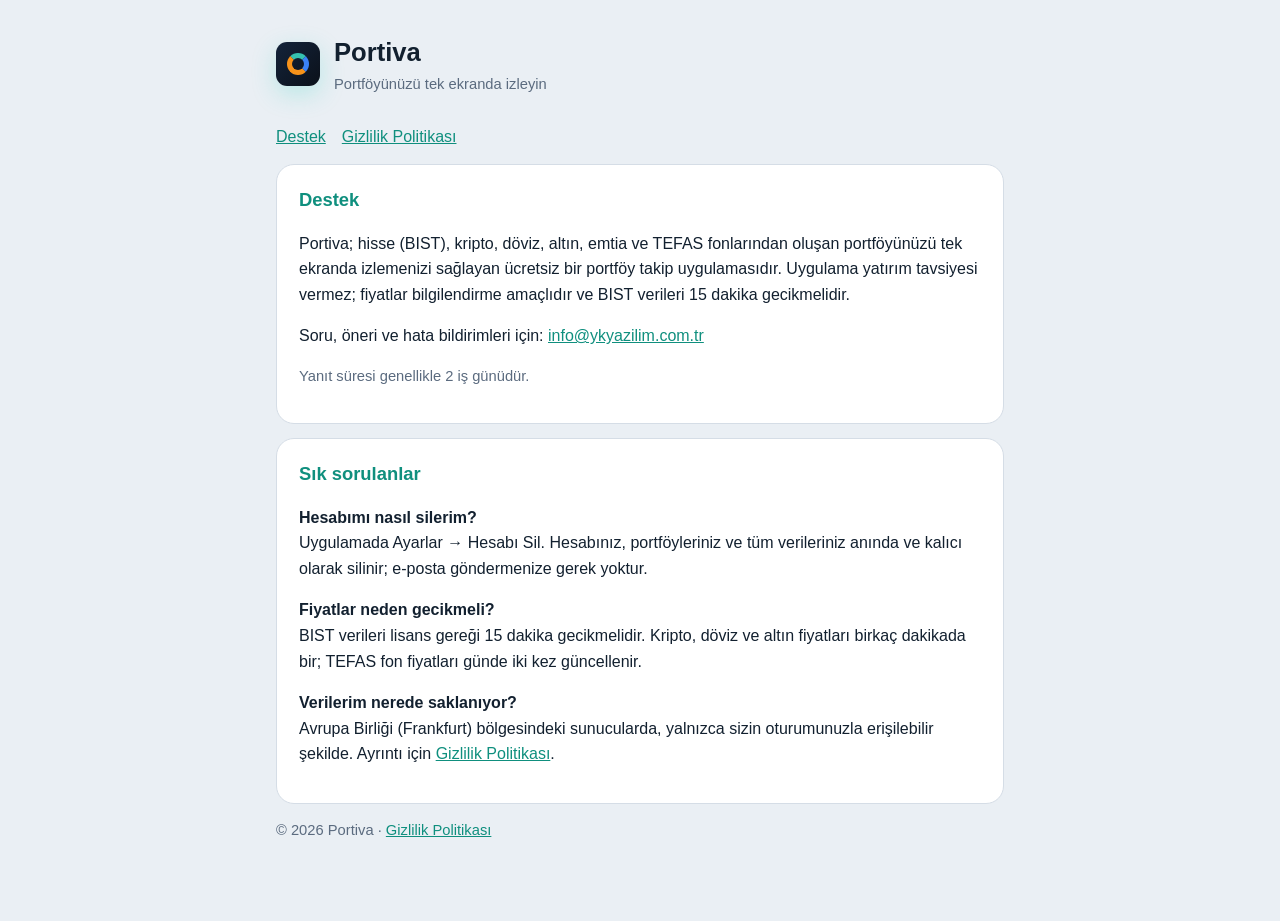
==== index.html @ 63645565 "Portiva destek ve gizlilik politikası sayfaları" ====
<!doctype html><html lang="tr"><head><meta charset="utf-8"><meta name="viewport" content="width=device-width,initial-scale=1">
<title>Portiva — Destek</title><link rel="stylesheet" href="stil.css"></head><body><main>
<header><div class="logo"><span></span></div><div><h1>Portiva</h1><div class="soluk">Portföyünüzü tek ekranda izleyin</div></div></header>
<nav><a href="./">Destek</a><a href="gizlilik.html">Gizlilik Politikası</a></nav>
<div class="kart"><h2 style="margin-top:0">Destek</h2>
<p>Portiva; hisse (BIST), kripto, döviz, altın, emtia ve TEFAS fonlarından oluşan portföyünüzü tek ekranda izlemenizi sağlayan ücretsiz bir portföy takip uygulamasıdır. Uygulama yatırım tavsiyesi vermez; fiyatlar bilgilendirme amaçlıdır ve BIST verileri 15 dakika gecikmelidir.</p>
<p>Soru, öneri ve hata bildirimleri için: <a href="mailto:info@ykyazilim.com.tr">info@ykyazilim.com.tr</a></p>
<p class="soluk">Yanıt süresi genellikle 2 iş günüdür.</p></div>
<div class="kart"><h2 style="margin-top:0">Sık sorulanlar</h2>
<p><strong>Hesabımı nasıl silerim?</strong><br>Uygulamada Ayarlar → Hesabı Sil. Hesabınız, portföyleriniz ve tüm verileriniz anında ve kalıcı olarak silinir; e-posta göndermenize gerek yoktur.</p>
<p><strong>Fiyatlar neden gecikmeli?</strong><br>BIST verileri lisans gereği 15 dakika gecikmelidir. Kripto, döviz ve altın fiyatları birkaç dakikada bir; TEFAS fon fiyatları günde iki kez güncellenir.</p>
<p><strong>Verilerim nerede saklanıyor?</strong><br>Avrupa Birliği (Frankfurt) bölgesindeki sunucularda, yalnızca sizin oturumunuzla erişilebilir şekilde. Ayrıntı için <a href="gizlilik.html">Gizlilik Politikası</a>.</p></div>
<p class="soluk">© 2026 Portiva · <a href="gizlilik.html">Gizlilik Politikası</a></p>
</main></body></html>
---- stil.css ----
:root{--zemin:#0B111A;--kart:#131E2E;--kenar:#22334A;--metin:#E8EEF5;--soluk:#93A3B8;--vurgu:#35C2AF}
@media (prefers-color-scheme: light){:root{--zemin:#EAEFF4;--kart:#FFFFFF;--kenar:#D5DDE6;--metin:#12202F;--soluk:#5B6B7F;--vurgu:#0F8F7E}}
*{box-sizing:border-box}body{margin:0;background:var(--zemin);color:var(--metin);font:16px/1.6 -apple-system,BlinkMacSystemFont,"Segoe UI",Roboto,sans-serif}
main{max-width:760px;margin:0 auto;padding:32px 16px 64px}
header{display:flex;align-items:center;gap:14px;margin-bottom:28px}
header .logo{width:44px;height:44px;border-radius:11px;background:linear-gradient(135deg,#13233A,#0B111A);display:grid;place-items:center;box-shadow:0 8px 24px rgba(45,212,191,.25)}
header .logo span{width:22px;height:22px;border-radius:50%;border:5px solid #F7931A;border-top-color:#35C2AF;border-right-color:#3B82F6;display:block}
h1{font-size:1.6rem;margin:0}h2{font-size:1.15rem;margin:28px 0 8px;color:var(--vurgu)}
.kart{background:var(--kart);border:1px solid var(--kenar);border-radius:18px;padding:20px 22px;margin:14px 0}
a{color:var(--vurgu)}.soluk{color:var(--soluk);font-size:.92rem}ul{padding-left:20px}li{margin:4px 0}
nav a{margin-right:16px}
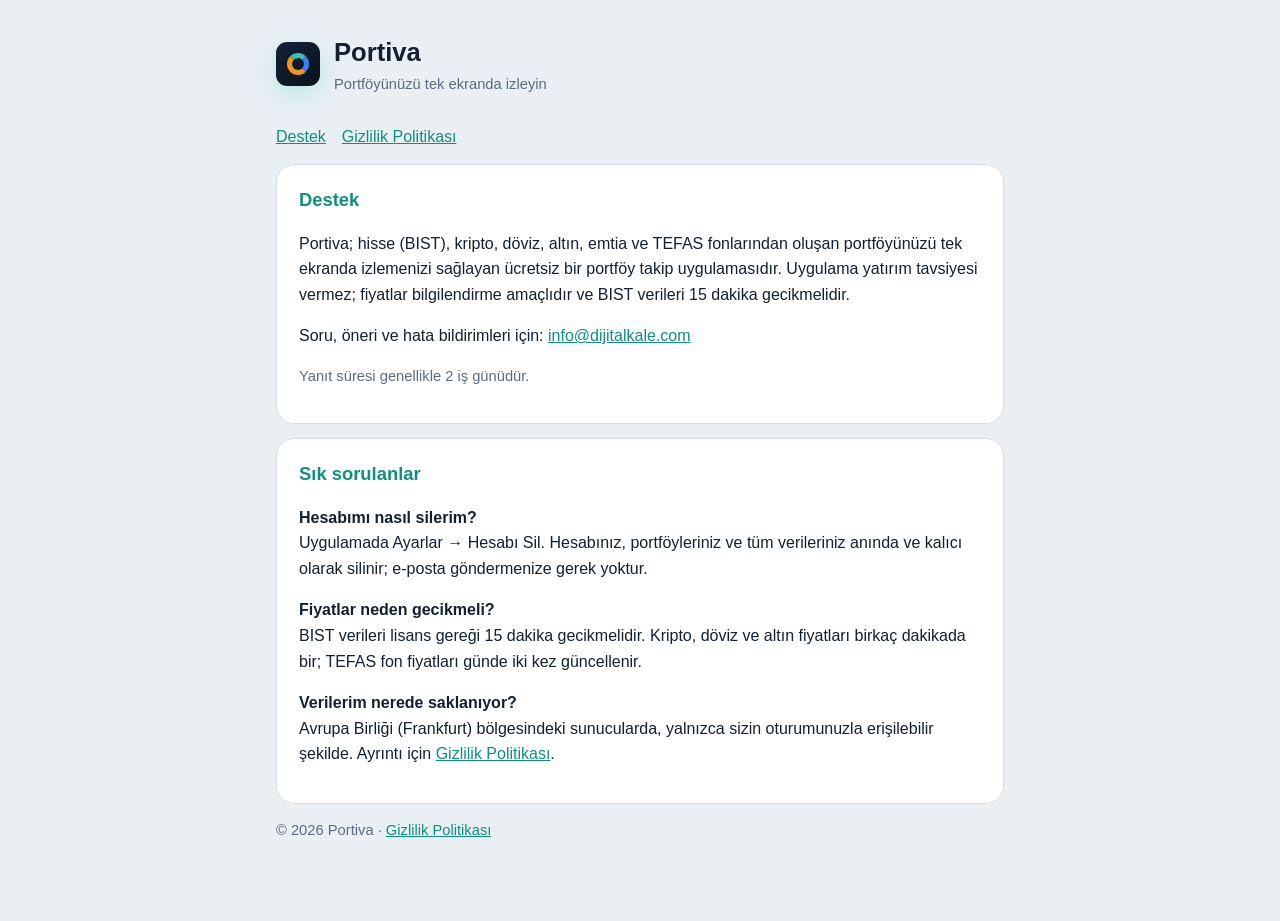
==== commit 31b1c1d9: "İletişim adresi: info@dijitalkale.com" ====
--- a/index.html
+++ b/index.html
@@ -4,7 +4,7 @@
 <nav><a href="./">Destek</a><a href="gizlilik.html">Gizlilik Politikası</a></nav>
 <div class="kart"><h2 style="margin-top:0">Destek</h2>
 <p>Portiva; hisse (BIST), kripto, döviz, altın, emtia ve TEFAS fonlarından oluşan portföyünüzü tek ekranda izlemenizi sağlayan ücretsiz bir portföy takip uygulamasıdır. Uygulama yatırım tavsiyesi vermez; fiyatlar bilgilendirme amaçlıdır ve BIST verileri 15 dakika gecikmelidir.</p>
-<p>Soru, öneri ve hata bildirimleri için: <a href="mailto:info@ykyazilim.com.tr">info@ykyazilim.com.tr</a></p>
+<p>Soru, öneri ve hata bildirimleri için: <a href="mailto:info@dijitalkale.com">info@dijitalkale.com</a></p>
 <p class="soluk">Yanıt süresi genellikle 2 iş günüdür.</p></div>
 <div class="kart"><h2 style="margin-top:0">Sık sorulanlar</h2>
 <p><strong>Hesabımı nasıl silerim?</strong><br>Uygulamada Ayarlar → Hesabı Sil. Hesabınız, portföyleriniz ve tüm verileriniz anında ve kalıcı olarak silinir; e-posta göndermenize gerek yoktur.</p>
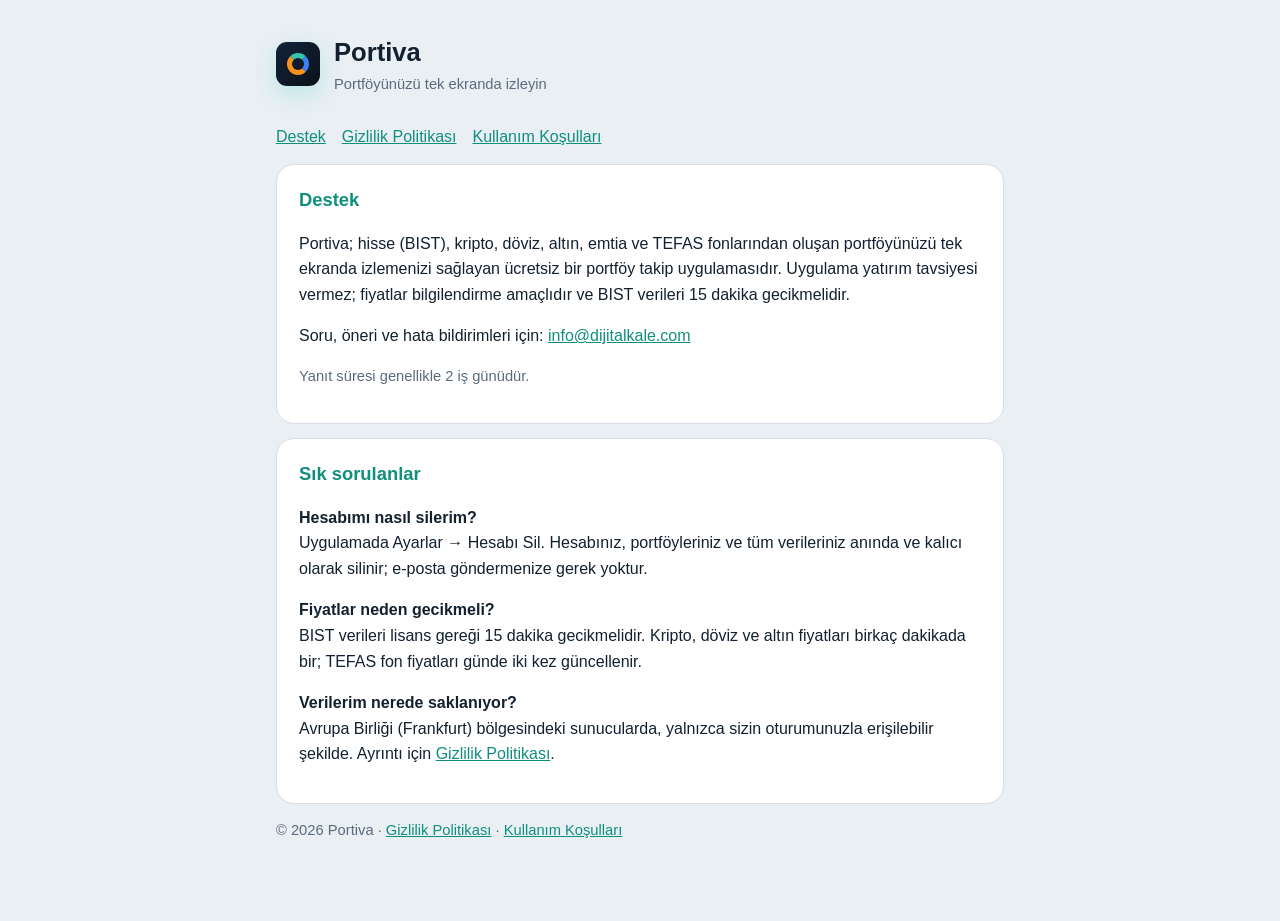
==== commit cec164e7: "Kullanım Koşulları sayfası (Premium abonelik şartları) + nav bağlantıları" ====
--- a/index.html
+++ b/index.html
@@ -1,7 +1,7 @@
 <!doctype html><html lang="tr"><head><meta charset="utf-8"><meta name="viewport" content="width=device-width,initial-scale=1">
 <title>Portiva — Destek</title><link rel="stylesheet" href="stil.css"></head><body><main>
 <header><div class="logo"><span></span></div><div><h1>Portiva</h1><div class="soluk">Portföyünüzü tek ekranda izleyin</div></div></header>
-<nav><a href="./">Destek</a><a href="gizlilik.html">Gizlilik Politikası</a></nav>
+<nav><a href="./">Destek</a><a href="gizlilik.html">Gizlilik Politikası</a><a href="kullanim-kosullari.html">Kullanım Koşulları</a></nav>
 <div class="kart"><h2 style="margin-top:0">Destek</h2>
 <p>Portiva; hisse (BIST), kripto, döviz, altın, emtia ve TEFAS fonlarından oluşan portföyünüzü tek ekranda izlemenizi sağlayan ücretsiz bir portföy takip uygulamasıdır. Uygulama yatırım tavsiyesi vermez; fiyatlar bilgilendirme amaçlıdır ve BIST verileri 15 dakika gecikmelidir.</p>
 <p>Soru, öneri ve hata bildirimleri için: <a href="mailto:info@dijitalkale.com">info@dijitalkale.com</a></p>
@@ -10,5 +10,5 @@
 <p><strong>Hesabımı nasıl silerim?</strong><br>Uygulamada Ayarlar → Hesabı Sil. Hesabınız, portföyleriniz ve tüm verileriniz anında ve kalıcı olarak silinir; e-posta göndermenize gerek yoktur.</p>
 <p><strong>Fiyatlar neden gecikmeli?</strong><br>BIST verileri lisans gereği 15 dakika gecikmelidir. Kripto, döviz ve altın fiyatları birkaç dakikada bir; TEFAS fon fiyatları günde iki kez güncellenir.</p>
 <p><strong>Verilerim nerede saklanıyor?</strong><br>Avrupa Birliği (Frankfurt) bölgesindeki sunucularda, yalnızca sizin oturumunuzla erişilebilir şekilde. Ayrıntı için <a href="gizlilik.html">Gizlilik Politikası</a>.</p></div>
-<p class="soluk">© 2026 Portiva · <a href="gizlilik.html">Gizlilik Politikası</a></p>
+<p class="soluk">© 2026 Portiva · <a href="gizlilik.html">Gizlilik Politikası</a> · <a href="kullanim-kosullari.html">Kullanım Koşulları</a></p>
 </main></body></html>
